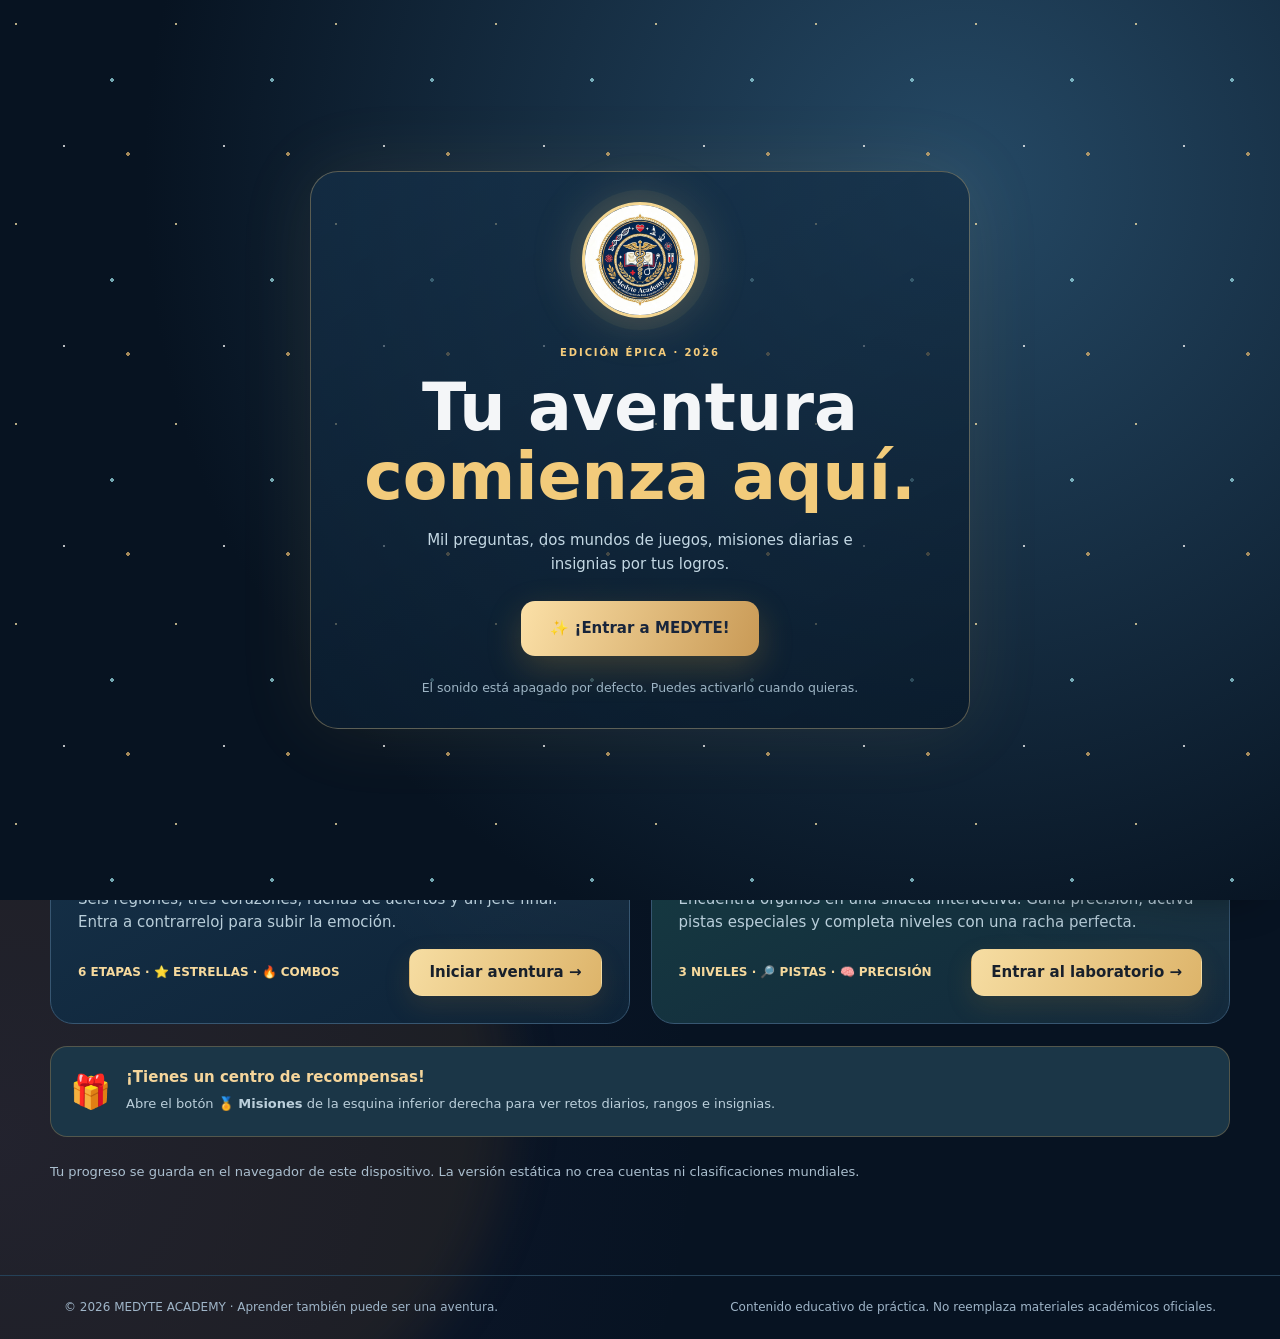
==== juegos.html @ 7bd58985 "Add files via upload" ====
<!doctype html>
<html lang="es">
<head>
  <meta charset="utf-8">
  <meta name="viewport" content="width=device-width, initial-scale=1, viewport-fit=cover">
  <meta name="theme-color" content="#071322">
  <meta name="description" content="MEDYTE GAMES: Aventura del Conocimiento y Anatomía Challenge. Aprende jugando con MEDYTE ACADEMY.">
  <title>MEDYTE GAMES · Edición Épica | Aventura y Anatomía</title>
  <link rel="icon" type="image/jpeg" href="logo.jpg">
  <link rel="manifest" href="manifest.webmanifest">
  <link rel="stylesheet" href="juegos.css">
  <link rel="stylesheet" href="epico.css">
</head>
<body>
  <a class="skip" href="#gameRoot">Saltar a los juegos</a>
  <div class="ambient a1" aria-hidden="true"></div><div class="ambient a2" aria-hidden="true"></div>
  <header class="topbar">
    <a class="logo-group" href="index.html#inicio" aria-label="Volver al campus MEDYTE ACADEMY">
      <img src="logo.jpg" width="54" height="54" alt="Logo de MEDYTE ACADEMY">
      <span><strong>MEDYTE <em>GAMES</em></strong><small>APRENDE · JUEGA · AVANZA</small></span>
    </a>
    <div class="top-actions"><span class="xp-indicator" id="totalXp">✦ 0 XP</span><a class="btn btn-quiet top-back" href="index.html#inicio">← Volver al campus</a></div>
  </header>
  <main class="main" id="gameRoot" tabindex="-1" aria-live="polite">
    <section class="loader"><h1>MEDYTE GAMES</h1><p>Preparando tus desafíos...</p></section>
  </main>
  <footer class="footer"><span>© 2026 MEDYTE ACADEMY · Aprender también puede ser una aventura.</span><span>Contenido educativo de práctica. No reemplaza materiales académicos oficiales.</span></footer>
  <div class="toast" id="toast" role="status" aria-live="polite" hidden></div>
  <script src="preguntas.js"></script>
  <script src="epico.js"></script>
  <script src="juegos.js"></script>
</body>
</html>
---- juegos.css ----
:root{--bg:#071322;--bg2:#091b2d;--card:#10263c;--card2:#132d46;--line:#2c4760;--gold:#e5bf78;--goldLight:#f6d99d;--muted:#abbfcf;--text:#f3f7f9;--green:#69e0b3;--red:#ff8c9b;--blue:#8dc9ea;--shadow:0 22px 60px #0005}
*{box-sizing:border-box}body{margin:0;font:15px/1.55 Inter,system-ui,-apple-system,'Segoe UI',sans-serif;background:var(--bg);color:var(--text);min-height:100vh;overflow-x:hidden}button,input,a{font:inherit}button{cursor:pointer}a{text-decoration:none;color:inherit}h1,h2,h3,h4,p{margin-top:0}img{max-width:100%}[hidden]{display:none!important}button:disabled{opacity:.55;cursor:not-allowed}a:focus-visible,button:focus-visible{outline:3px solid var(--goldLight);outline-offset:4px}.skip{position:absolute;left:16px;top:-90px;background:#fff;color:#111;padding:12px;z-index:80}.skip:focus{top:12px}.ambient{position:fixed;pointer-events:none;z-index:-1;border-radius:100%;filter:blur(24px)}.a1{width:60vw;height:60vw;top:-35vw;left:45%;background:#1b507a55}.a2{width:55vw;height:55vw;bottom:-43vw;left:-15vw;background:#8b5e1d24}.topbar{height:88px;padding:12px clamp(18px,5vw,72px);display:flex;align-items:center;justify-content:space-between;gap:15px;background:#091829ed;border-bottom:1px solid #29425a;position:sticky;top:0;z-index:20;backdrop-filter:blur(20px)}.logo-group{display:flex;gap:13px;align-items:center;min-width:0}.logo-group img{height:53px;width:53px;object-fit:cover;border-radius:50%;border:2px solid var(--gold);flex:none}.logo-group strong{font-size:19px;white-space:nowrap;letter-spacing:.04em}.logo-group em{font-style:normal;color:var(--gold)}.logo-group small{display:block;font-size:10px;letter-spacing:.15em;color:#aabed1}.top-actions{display:flex;align-items:center;gap:13px}.xp-indicator{font-weight:850;color:var(--goldLight);font-size:14px;background:#e5bf7810;border:1px solid #e5bf7840;border-radius:999px;padding:9px 15px;white-space:nowrap}.main{width:min(1180px,calc(100% - 36px));margin:0 auto;min-height:calc(100vh - 175px);padding:37px 0 80px}.eyebrow{font-size:11px;letter-spacing:.19em;font-weight:850;color:var(--gold);text-transform:uppercase}.muted{color:var(--muted)}.small{font-size:12px}.center{text-align:center}.btn{border:1px solid transparent;border-radius:13px;display:inline-flex;align-items:center;justify-content:center;gap:9px;font-weight:800;line-height:1.25;padding:13px 19px;min-height:44px;transition:background .2s,transform .2s,border-color .2s}.btn:hover:not(:disabled){transform:translateY(-2px)}.btn-gold{color:#18202b;background:linear-gradient(115deg,#f6dda2,#ddb46a);box-shadow:0 10px 27px #bb823125}.btn-gold:hover{background:#ffe5ab}.btn-outline{border-color:#44627a;color:#edf5fa;background:#1b3751}.btn-outline:hover{background:#294661}.btn-quiet{border-color:#33506a;background:#102840;color:#dfeaf4}.btn-danger{border-color:#8f4753;color:#ffc0c8;background:#5b2c3930}.btn-lg{padding:15px 24px;font-size:15px}.btn-block{width:100%}.btn-row{display:flex;flex-wrap:wrap;gap:12px}.pill{padding:6px 11px;border:1px solid #e5bf784d;border-radius:999px;color:var(--goldLight);background:#b78a271a;font-size:12px;font-weight:800}.page-head{display:flex;justify-content:space-between;align-items:start;gap:25px;margin:4px 0 29px}.page-head h1{font-size:clamp(31px,4vw,44px);line-height:1.12;margin:9px 0}.page-head p{color:var(--muted);max-width:670px}.hero{position:relative;overflow:hidden;border:1px solid #42627a;border-radius:27px;background:radial-gradient(circle at 84% 30%,#36628088,transparent 38%),linear-gradient(115deg,#152f49,#0a1d32);padding:clamp(26px,5vw,55px);display:flex;align-items:center;justify-content:space-between;gap:16px;box-shadow:var(--shadow)}.hero h1{font-size:clamp(35px,5vw,59px);line-height:1.08;margin:12px 0 16px;letter-spacing:-.035em}.hero h1 em{font-style:normal;color:var(--goldLight)}.hero p{color:#bdcfe0;max-width:630px;font-size:16px;margin-bottom:23px}.hero-art{font-size:clamp(78px,13vw,170px);filter:drop-shadow(0 15px 20px #0006);transform:rotate(5deg)}.section-heading{margin:35px 0 17px;display:flex;align-items:center;justify-content:space-between}.section-heading h2{margin:0;font-size:25px}.game-grid{display:grid;grid-template-columns:repeat(2,minmax(0,1fr));gap:21px}.game-card{position:relative;overflow:hidden;background:linear-gradient(150deg,#17334b,#0d2236);border:1px solid #375671;border-radius:23px;padding:27px;min-height:298px;display:flex;flex-direction:column;justify-content:space-between;transition:transform .2s,border-color .2s}.game-card:hover{transform:translateY(-3px);border-color:var(--gold)}.game-card.anatomy-card{background:linear-gradient(155deg,#173f43,#12283b)}.game-icon{width:67px;height:67px;display:grid;place-items:center;font-size:38px;background:#dba94724;border:1px solid #e5bf7839;border-radius:21px}.anatomy-card .game-icon{background:#78e2c51a;border-color:#78e2c549}.game-card h3{font-size:24px;margin:17px 0 7px}.game-card p{color:#b9ceda;margin-bottom:15px}.card-bottom{display:flex;align-items:center;justify-content:space-between;gap:10px}.card-number{font-size:12px;color:var(--goldLight);font-weight:750}.feature-chips{display:flex;flex-wrap:wrap;gap:9px;margin-top:19px}.feature-chips span{padding:7px 10px;border:1px solid #375369;border-radius:99px;color:#b9d0e0;font-size:12px;background:#0c2137}.backline{margin-bottom:20px}.text-link{border:0;background:none;color:var(--goldLight);font-weight:750;padding:8px 0;display:inline-flex;align-items:center;gap:6px}.panel{background:linear-gradient(140deg,#122c44,#0d2135);border:1px solid #31506a;border-radius:22px;box-shadow:0 10px 30px #0002;padding:22px}.overview-stats{display:grid;grid-template-columns:repeat(3,minmax(0,1fr));gap:12px;margin:17px 0 25px}.stat{border:1px solid #37536b;border-radius:16px;background:#0d2134;padding:14px}.stat strong{display:block;font-size:26px;color:#f1d39b}.stat small{color:var(--muted);font-size:12px}.map-path{position:relative;display:grid;grid-template-columns:repeat(3,minmax(0,1fr));gap:17px;padding:24px;background:radial-gradient(ellipse at top,#1b4267,#0d243a 58%);border:1px solid #365772;border-radius:26px;overflow:hidden}.map-path:before{content:'';position:absolute;inset:15% 8%;background:repeating-linear-gradient(115deg,transparent 0 80px,#f4d1880c 82px 84px,transparent 86px 160px);pointer-events:none}.island{position:relative;display:flex;flex-direction:column;align-items:center;justify-content:center;text-align:center;border:1px solid #50708c;background:linear-gradient(160deg,#234d68,#102f48);color:var(--text);border-radius:22px;min-height:188px;padding:15px;box-shadow:0 12px 35px #0003;transition:transform .2s,border-color .2s}.island:not(:disabled):hover{transform:translateY(-5px);border-color:#ffd893}.island.locked{background:linear-gradient(155deg,#162b40,#132539);border-color:#32495a}.island-icon{display:block;font-size:52px;filter:drop-shadow(0 7px 6px #0005);margin-bottom:9px}.island strong{display:block;font-size:15px}.island small{color:#bed0dc;margin:3px 0}.island .stars{color:#ffd28a;font-size:21px;letter-spacing:.12em}.island .level-no{position:absolute;top:10px;left:12px;background:#0b233b;border:1px solid #55728a;border-radius:99px;padding:3px 9px;font-size:11px;color:#d7e5f0}.island .lock{position:absolute;top:9px;right:12px;color:#9bb0c0}.island.final{border-color:#b38c52;background:linear-gradient(160deg,#57492e,#153349)}.challenge-layout{display:grid;grid-template-columns:1fr 270px;gap:17px;align-items:start}.quiz-progress{display:flex;justify-content:space-between;align-items:center;gap:10px;font-size:13px;color:#c7d8e5;margin:18px 0 8px}.track{height:10px;border-radius:100px;overflow:hidden;background:#2c4358}.track>span{height:100%;display:block;border-radius:100px;background:linear-gradient(90deg,#9edbd0,#f2ce8b);transition:width .32s}.question-box{padding:clamp(20px,4vw,32px);border:1px solid #375773;border-radius:21px;background:linear-gradient(160deg,#19374f,#0f253a)}.question-box h2{font-size:clamp(20px,3vw,27px);line-height:1.35;margin:11px 0 24px}.answer-list{display:grid;gap:12px}.answer-option{width:100%;display:flex;text-align:left;align-items:center;gap:12px;border:1px solid #385972;border-radius:13px;background:#0e263b;color:#edf4fa;padding:14px 17px;font-weight:600;transition:background .15s,border-color .15s}.answer-option:not(:disabled):hover{border-color:#e0bb75;background:#1c3851}.answer-option .letter{width:30px;height:30px;border-radius:8px;background:#2a4860;display:grid;place-items:center;color:#f9d996;font-weight:800;flex:none}.answer-option.correct{border-color:#54cfa1;background:#25594766}.answer-option.incorrect{border-color:#ef8390;background:#6b32436e}.feedback{border-radius:14px;border:1px solid #58738a;background:#1b384f;padding:15px;margin:16px 0;color:#d7e6f1}.feedback.good{border-color:#5bc89c;background:#1f503f55}.feedback.bad{border-color:#d87587;background:#60334256}.feedback strong{display:block;margin-bottom:3px}.feedback p{margin:0}.quiz-side h3{font-size:18px}.quiz-side .info-row{padding:12px 0;border-bottom:1px solid #2d4d64;display:flex;justify-content:space-between;gap:10px}.quiz-side .info-row span{color:var(--muted)}.quiz-side .info-row strong{color:var(--goldLight)}.results{text-align:center;max-width:660px;margin:10px auto}.result-emoji{font-size:76px;display:block;margin-bottom:7px}.results h1{font-size:clamp(31px,5vw,46px);margin:0 0 10px}.results p{color:#bfcfdd}.results .btn-row{justify-content:center}.score-big{font-size:55px;line-height:1.1;color:var(--goldLight);font-weight:850;margin:18px}.result-stars{font-size:30px;color:#ffd48b;letter-spacing:.14em}.divider{height:1px;background:#34516a;margin:25px 0}.anatomy-layout{display:grid;grid-template-columns:minmax(300px,1fr) minmax(275px,.9fr);gap:23px;align-items:start}.diagram-wrap{position:relative;width:min(100%,475px);margin:auto;aspect-ratio:360 / 510;user-select:none}.diagram-wrap svg{display:block;width:100%;height:100%}.body-shape{fill:#204057;stroke:#66849b;stroke-width:2}.body-detail{fill:none;stroke:#81b5be;stroke-width:2;opacity:.35}.body-lung{fill:#418fa364;stroke:#69cccf61;stroke-width:2}.body-organ{fill:#e8b76c25;stroke:#e4bc7977;stroke-width:1.5}.hotspot{position:absolute;left:var(--x);top:var(--y);transform:translate(-50%,-50%);width:clamp(37px,8.6vw,55px);height:clamp(37px,8.6vw,55px);border-radius:50%;border:2px solid #e5bf78a0;background:#122c46c9;box-shadow:0 0 0 5px #e5bf7820,0 8px 15px #0005;display:grid;place-items:center;font-size:19px;color:#f9dca4;font-weight:850;z-index:2;transition:transform .2s,background .2s}.hotspot:hover:not(:disabled){transform:translate(-50%,-50%) scale(1.1);background:#32526c}.hotspot.matched{border-color:#6eecb7;background:#216c59ed;color:white;box-shadow:0 0 0 6px #42d69e29}.hotspot.target-hint{animation:halo 1s ease 2;border-color:#fbd693}.hotspot.wrong{animation:shake .3s}.diagram-caption{text-align:center;font-size:12px;color:var(--muted);margin-top:5px}.anatomy-task{border:1px solid #42647b;border-radius:20px;background:linear-gradient(155deg,#1d4250,#112e42);padding:24px}.anatomy-task .task-icon{font-size:50px;margin-bottom:7px}.anatomy-task h2{font-size:26px;line-height:1.15;color:var(--goldLight);margin:10px 0}.anatomy-task p{color:#c6d7e2}.anatomy-tip{border:1px solid #385a73;border-radius:13px;background:#0c2639;padding:13px;margin-top:18px;color:#bed2df;font-size:13px}.anatomy-levels{display:grid;grid-template-columns:repeat(3,minmax(0,1fr));gap:17px}.anatomy-level{padding:24px;display:flex;flex-direction:column;align-items:start;gap:10px;min-height:260px;justify-content:space-between}.anatomy-level h3{margin:0;font-size:20px}.anatomy-level p{color:var(--muted);margin:0}.anatomy-level .level-icon{font-size:44px}.small-progress{font-size:12px;color:var(--goldLight)}.footer{border-top:1px solid #254158;padding:22px clamp(18px,5vw,72px);color:#9fb5c8;display:flex;justify-content:space-between;gap:15px;flex-wrap:wrap;font-size:12px}.toast{position:fixed;right:23px;bottom:20px;z-index:90;max-width:min(420px,calc(100% - 36px));padding:14px 20px;border:1px solid #a48751;border-radius:14px;box-shadow:var(--shadow);background:#213e52;color:white}.mini-progress-label{display:flex;justify-content:space-between;gap:8px;font-size:13px;color:var(--muted);margin:4px 0 7px}.learning-card{padding:19px;border:1px solid #36546b;border-radius:16px;background:#0d253b;margin-top:18px}.learning-card strong{color:var(--goldLight)}.learning-card p{color:#c2d5e0;margin:7px 0 0}.note{margin-top:25px;color:var(--muted);font-size:13px}.help-list{display:grid;gap:8px;color:#b9d0dc;font-size:13px}.help-list span{display:flex;gap:8px;align-items:start}@keyframes halo{0%,100%{box-shadow:0 0 0 5px #e5bf7820}50%{box-shadow:0 0 0 14px #e5bf7844}}@keyframes shake{0%,100%{transform:translate(-50%,-50%) translateX(0)}25%{transform:translate(-50%,-50%) translateX(-6px)}75%{transform:translate(-50%,-50%) translateX(6px)}}
@media(max-width:850px){.challenge-layout,.anatomy-layout{grid-template-columns:1fr}.quiz-side{order:-1}.quiz-side .info-row{display:inline-flex;margin-right:20px;border-bottom:0}.anatomy-layout .diagram-wrap{max-width:405px}.anatomy-levels{grid-template-columns:repeat(2,minmax(0,1fr))}.map-path{grid-template-columns:repeat(2,minmax(0,1fr))}}
@media(max-width:630px){.topbar{height:76px;padding:10px 16px}.logo-group img{width:42px;height:42px}.logo-group strong{font-size:15px}.logo-group small{font-size:8px;letter-spacing:.07em}.top-back{display:none}.xp-indicator{padding:7px 11px}.main{width:calc(100% - 26px);padding:22px 0 55px}.hero{padding:25px;gap:0}.hero-art{font-size:67px;align-self:end}.hero h1{font-size:35px}.hero p{font-size:14px}.game-grid,.anatomy-levels{grid-template-columns:1fr}.game-card{min-height:260px}.map-path{padding:12px;gap:10px}.island{min-height:164px;padding:9px}.island-icon{font-size:40px}.island strong{font-size:13px}.island small{font-size:11px}.page-head{flex-direction:column;gap:4px}.overview-stats{gap:7px}.stat{padding:12px}.stat strong{font-size:20px}.question-box{padding:19px}.anatomy-task{padding:20px}.anatomy-layout{gap:14px}.diagram-wrap{max-width:355px}.footer{padding:17px}.results .score-big{font-size:47px}.btn-row .btn{flex:1}.pill{font-size:11px}}
@media(max-width:390px){.hero-art{display:none}.logo-group small{display:none}.logo-group strong{font-size:14px}.xp-indicator{font-size:12px}.island{min-height:144px}.island-icon{font-size:33px}.game-card{padding:20px}}
@media(prefers-reduced-motion:reduce){*,*:before,*:after{animation-duration:.01ms!important;transition-duration:.01ms!important;scroll-behavior:auto!important}}
---- epico.css ----
/* MEDYTE · Épica: mejoras visuales progresivas sobre campus y juegos */
:root{--epic-aqua:#7ee8d7;--epic-gold:#f8d796;--epic-purple:#a0a1fd}
body{background-image:radial-gradient(circle at 86% 0%,rgba(39,110,152,.26),transparent 40%),radial-gradient(circle at 0% 85%,rgba(94,73,157,.12),transparent 41%)}
button, a{ -webkit-tap-highlight-color:transparent }
.hero,.games-highlight,.game-card,.island,.anatomy-level,.subject-card{position:relative;isolation:isolate}
.hero::before,.games-highlight::before,.game-card::before{content:'';position:absolute;inset:0;border-radius:inherit;pointer-events:none;background:radial-gradient(circle at 100% 0%,#fff1,transparent 50%);z-index:-1}
.hero{box-shadow:0 28px 65px #0003,0 0 38px #d3a44a0b!important;border-color:#bc9d565c!important;overflow:hidden}
.hero::after{content:'';position:absolute;width:190px;height:190px;top:-75px;right:-60px;border-radius:50%;border:1px solid #fbd99636;box-shadow:0 0 0 45px #fbd99608,0 0 0 95px #fbd99606;pointer-events:none;animation:epic-orbit 8s linear infinite}
.hero h1 em,.page-head h1 em{background:linear-gradient(110deg,#f7d28b,#fff1ca,#d59c51);background-size:250% 100%;-webkit-background-clip:text;background-clip:text;color:transparent;animation:epic-glow 6s ease-in-out infinite}
.game-card:hover,.subject-card:hover,.anatomy-level:hover{transform:translateY(-6px);border-color:#e5bf7888;box-shadow:0 22px 56px #0005,0 0 0 1px #fff1;transition:transform .22s,box-shadow .22s,border-color .22s}
.island:not(:disabled):hover{box-shadow:0 18px 40px #0005,0 0 30px #f4c16a2c;transform:translateY(-8px) rotate(-1deg)}
.island.final:not(:disabled){animation:epic-boss 2.4s ease-in-out infinite}
.hotspot:not(:disabled){box-shadow:0 0 0 6px #e5bf7820,0 0 19px #e7c47620,0 7px 17px #0004}
.hotspot.target-hint{animation:epic-hint .7s ease 3!important}
.epic-dock{position:fixed;right:18px;bottom:15px;z-index:55;display:flex;gap:10px;align-items:center;filter:drop-shadow(0 9px 22px #0007)}
.epic-dock button{color:#f8f7f4;background:linear-gradient(150deg,#22445c,#10283f);border:1px solid #57738b;border-radius:100px;box-shadow:inset 0 1px #ffffff1f;padding:12px 16px;cursor:pointer;font-size:13px;font-weight:800;white-space:nowrap;min-height:44px}
.epic-dock .epic-missions-btn{background:linear-gradient(125deg,#f5d596,#c9984a);border-color:#f4deae;color:#172339;position:relative}
.epic-dock button:hover{filter:brightness(1.1);transform:translateY(-2px)}
.epic-notice{position:absolute;right:1px;top:1px;width:11px;height:11px;background:#ee657a;border-radius:50%;border:2px solid #fff;box-shadow:0 0 10px #ed7187}
.epic-rank{display:inline-flex;align-items:center;justify-content:center;white-space:nowrap;color:#f4d59b;border:1px solid #c49d5555;border-radius:99px;background:#be994314;padding:7px 12px;font-size:11px;font-weight:750;letter-spacing:.02em}
.epic-overlay{position:fixed;inset:0;z-index:100;background:#040a13d9;display:grid;place-items:center;backdrop-filter:blur(13px);padding:16px;overflow:auto}
.epic-overlay[hidden],.epic-intro[hidden]{display:none!important}
.epic-modal-open{overflow:hidden}
.epic-panel{width:min(730px,100%);max-height:calc(100vh - 35px);overflow:auto;color:#f3f6fa;background:linear-gradient(145deg,#122f44,#0b1e30);border:1px solid #8d794c9a;border-radius:24px;box-shadow:0 30px 100px #000a;padding:clamp(20px,3.7vw,33px)}
.epic-modal-top{display:flex;justify-content:space-between;gap:12px;align-items:start}.epic-modal-top h2{font-size:clamp(23px,3vw,31px);margin:4px 0 5px}.epic-modal-top p{font-size:13px;color:#b9cfda;margin:0}
.epic-overline{color:#f6cc7b;letter-spacing:.19em;font-size:10px;font-weight:850}.epic-close{background:#294359;color:#e8f2f7;border:1px solid #527087;width:38px;height:38px;border-radius:11px;flex:none}
.epic-modal-section{margin:30px 0 12px;font-size:16px;display:flex;justify-content:space-between;align-items:center;gap:10px}.epic-modal-section span{font-weight:500;color:#b1c6d3;font-size:11px}
.epic-missions{display:grid;gap:9px}.epic-mission{display:flex;gap:13px;align-items:center;min-height:78px;background:#10273b;border:1px solid #35526a;border-radius:16px;padding:12px}
.epic-mission .epic-icon{display:grid;place-items:center;width:40px;height:40px;background:#213f52;border-radius:13px;flex:none;font-size:22px}.epic-mission-info{flex:1;min-width:0}.epic-mission-info strong,.epic-mission-info small{display:block}.epic-mission-info strong{font-size:14px}.epic-mission-info small{color:#adbfcc;font-size:12px}.epic-claim{border:1px solid #efdaa7;border-radius:11px;background:#e8bd74;color:#15253c;padding:9px 10px;font-size:12px;font-weight:850;white-space:nowrap}.epic-claim:disabled{color:#99abb9;background:#223c4d;border-color:#476172;cursor:default}
.epic-badges{display:grid;grid-template-columns:repeat(3,minmax(0,1fr));gap:10px}.epic-badge{text-align:center;border:1px solid #49627c;border-radius:14px;padding:15px 10px;display:grid;justify-items:center;align-content:start;gap:6px;background:#203a4e69}.epic-badge span{font-size:34px}.epic-badge b{font-size:12px}.epic-badge small{font-size:11px;color:#b7cbd6}.epic-badge.dimmed{opacity:.43;filter:grayscale(.7)}.epic-badge.unlocked{border-color:#b8a072}
.epic-modal-footer{font-size:11px;color:#9fb4c5;margin-top:20px;border-top:1px solid #38546a;padding-top:14px}
.epic-intro{position:fixed;inset:0;z-index:120;display:grid;place-items:center;overflow:auto;background:radial-gradient(circle at 75% 20%,#254965,#071321 68%);padding:20px;color:#f4f6f8}
.epic-intro-stars{position:absolute;inset:0;pointer-events:none;opacity:.72;background-image:radial-gradient(1px 1px at 10% 12%,#fbe6aa 96%,transparent),radial-gradient(2px 2px at 70% 40%,#9bdfe8 96%,transparent),radial-gradient(1px 1px at 40% 73%,white 96%,transparent),radial-gradient(2px 2px at 80% 77%,#e2b76f 96%,transparent);background-size:160px 200px;animation:epic-stars 14s linear infinite}
.epic-intro-card{width:min(660px,100%);position:relative;text-align:center;padding:30px 20px;border-radius:28px;background:linear-gradient(150deg,#17344e99,#081828ad);border:1px solid #ddc1845e;box-shadow:0 0 80px #f4c56816}
.epic-intro-card img{width:116px;height:116px;object-fit:cover;border-radius:50%;border:3px solid #f4d691;box-shadow:0 0 0 12px #e1bc5e10,0 0 50px #efd18a42;display:block;margin:0 auto 22px;animation:epic-floating 4s ease-in-out infinite}
.epic-intro-card h1{font-size:clamp(38px,7vw,65px);line-height:1.06;margin:10px 0 18px}.epic-intro-card h1 em{font-style:normal;color:#f2cb7b}.epic-intro-card p{max-width:480px;margin:0 auto 25px;color:#c4d8e4}.epic-enter{cursor:pointer;border:0;border-radius:14px;padding:16px 29px;background:linear-gradient(110deg,#fbe0a7,#c99a56);color:#18253b;font-weight:900;box-shadow:0 12px 35px #d09d3b3d}.epic-enter:hover{transform:translateY(-3px);filter:brightness(1.08)}.epic-intro-card small{display:block;margin-top:22px;color:#9db4c4}
.epic-confetti{inset:0;position:fixed;z-index:140;pointer-events:none;overflow:hidden}.epic-confetti span{position:absolute;top:-20px;left:var(--x);width:8px;height:13px;border-radius:2px;background:hsl(var(--hue) 85% 68%);animation:epic-fall 2.3s linear var(--delay) both}.epic-celebrate-message{position:fixed;z-index:141;top:12%;left:50%;transform:translateX(-50%);padding:15px 25px;background:linear-gradient(120deg,#f7d690,#e9ba69);border:1px solid #ffe9b3;border-radius:18px;color:#172d40;font-weight:900;box-shadow:0 20px 60px #0007;min-width:240px;text-align:center;animation:epic-appear .33s ease}
.epic-mode-selector{margin:22px 0;padding:15px;background:#122c42;border:1px solid #3a5a70;border-radius:15px;display:flex;align-items:center;gap:14px;flex-wrap:wrap}.epic-mode-selector strong{font-size:12px;letter-spacing:.06em;color:#f4d397}.epic-mode-selector button{border:1px solid #4a6c82;border-radius:10px;padding:9px 14px;color:#d4e7ef;background:#223e52;font-size:12px;font-weight:750}.epic-mode-selector button[aria-pressed=true]{background:#ecd09d;color:#172b41;border-color:#f2d8a9}
.epic-hud{display:flex;flex-wrap:wrap;gap:7px;margin:10px 0 12px}.epic-hud span{padding:8px 11px;border-radius:11px;background:#18354a;border:1px solid #3a6174;color:#dae9f1;font-size:13px;font-weight:800}.epic-hud .epic-heart{color:#fc9eab}.epic-hud .epic-timer{border-color:#af8552;color:#f6d48e}.epic-hud .epic-combo{color:#9af0d4}
.epic-combo-boost{animation:epic-pulse .5s ease}.epic-boss-banner{margin-top:10px;padding:14px 17px;border:1px solid #d8a85a;background:linear-gradient(95deg,#4b3c30,#153346);border-radius:15px;color:#fce6b2;font-weight:800;letter-spacing:.04em}
.epic-an-hint{display:inline-flex;margin-top:10px;border-radius:11px;border:1px solid #e7c788;background:#2b4558;color:#f2d693;font-weight:800;font-size:13px;padding:10px 13px;cursor:pointer}
.epic-an-hint:disabled{opacity:.5;cursor:not-allowed}.epic-hint-note{font-size:12px;color:#d9e6ed}
.toast{bottom:83px!important}
@keyframes epic-floating{50%{transform:translateY(-9px)}}@keyframes epic-orbit{50%{transform:rotate(90deg) scale(1.09)}}@keyframes epic-glow{50%{background-position:100% 0}}@keyframes epic-boss{50%{box-shadow:0 0 34px #eab56448}}@keyframes epic-hint{0%,100%{box-shadow:0 0 0 6px #f6ce7144}50%{box-shadow:0 0 0 15px #ffe49490;background:#b98e49}}@keyframes epic-stars{to{background-position:130px 250px}}@keyframes epic-fall{to{transform:translateY(115vh) rotate(var(--rotate));opacity:.2}}@keyframes epic-appear{from{opacity:0;transform:translate(-50%,-20px)}to{opacity:1;transform:translate(-50%,0)}}@keyframes epic-pulse{50%{transform:scale(1.05)}}
@media(max-width:950px){.topbar .epic-rank{display:none}}
@media(max-width:580px){.epic-dock{right:10px;bottom:10px;gap:7px}.epic-dock button{padding:11px 12px;font-size:12px}.epic-badges{grid-template-columns:repeat(2,minmax(0,1fr))}.epic-mission{gap:9px;padding:10px}.epic-mission-info small{font-size:11px}.epic-panel{padding:20px}.epic-modal-top h2{font-size:23px}}
@media(prefers-reduced-motion:reduce){.hero::after,.hero h1 em,.island.final,.epic-intro-stars,.epic-intro-card img{animation:none!important}.epic-confetti{display:none!important}}

.epic-hub-note{margin:22px 0 0;padding:19px;display:flex;gap:15px;align-items:start;border:1px solid #b08d5560;border-radius:17px;background:#1b3647}.epic-hub-note>span{font-size:33px}.epic-hub-note strong{color:#f5d59b}.epic-hub-note p{color:#bbcfdb;font-size:13px;margin:5px 0 0}.epic-games-hero .hero-art{font-size:112px;filter:drop-shadow(0 0 38px #f6d68933);animation:epic-floating 4s ease-in-out infinite}

.epic-organ-token{display:flex;align-items:center;flex-wrap:wrap;gap:10px;border:1px dashed #e5ba6c;border-radius:13px;background:linear-gradient(110deg,#304955,#173345);padding:13px 14px;color:#f9dfaa;margin:15px 0;cursor:grab;touch-action:none;user-select:none;box-shadow:0 8px 23px #0003}
.epic-organ-token strong{font-size:16px}.epic-organ-token span{margin-left:auto;color:#afc8d9;font-size:11px;font-weight:650}
.epic-drag-ghost{position:fixed;z-index:160;transform:translate(-50%,-50%);pointer-events:none;background:#f6d89f;color:#13253c;padding:13px 18px;border:2px solid white;box-shadow:0 18px 45px #0008;border-radius:15px;font-size:15px;font-weight:850;white-space:nowrap}
@media(max-width:630px){.epic-organ-token span{width:100%;margin-left:0}}
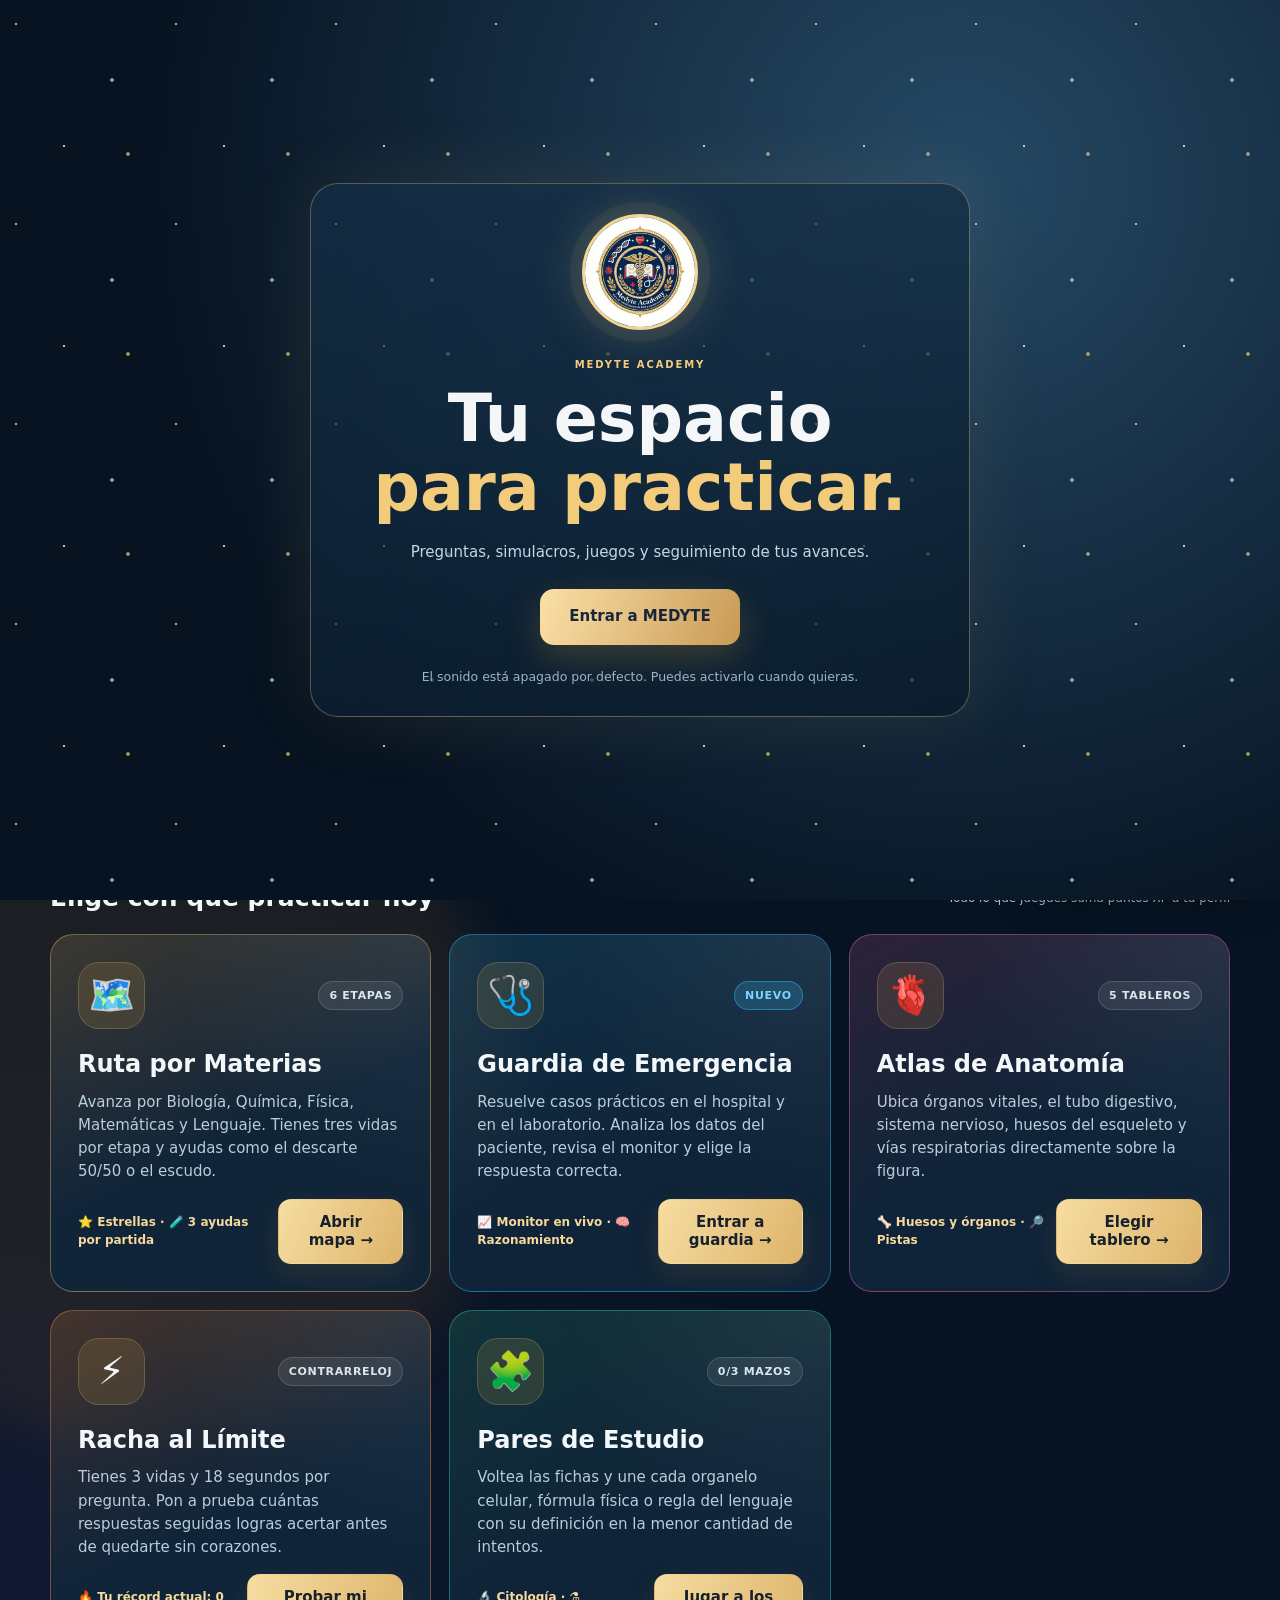
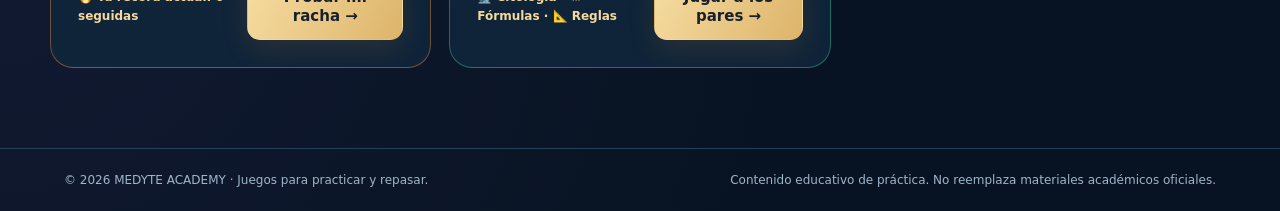
==== commit 5c9eedef: "Add files via upload" ====
--- a/juegos.html
+++ b/juegos.html
@@ -4,8 +4,8 @@
   <meta charset="utf-8">
   <meta name="viewport" content="width=device-width, initial-scale=1, viewport-fit=cover">
   <meta name="theme-color" content="#071322">
-  <meta name="description" content="MEDYTE GAMES: Aventura del Conocimiento y Anatomía Challenge. Aprende jugando con MEDYTE ACADEMY.">
-  <title>MEDYTE GAMES · Edición Épica | Aventura y Anatomía</title>
+  <meta name="description" content="MEDYTE GAMES: juegos de preguntas, anatomía, supervivencia y memoria para repasar.">
+  <title>MEDYTE GAMES | Juegos de estudio</title>
   <link rel="icon" type="image/jpeg" href="logo.jpg">
   <link rel="manifest" href="manifest.webmanifest">
   <link rel="stylesheet" href="juegos.css">
@@ -17,16 +17,17 @@
   <header class="topbar">
     <a class="logo-group" href="index.html#inicio" aria-label="Volver al campus MEDYTE ACADEMY">
       <img src="logo.jpg" width="54" height="54" alt="Logo de MEDYTE ACADEMY">
-      <span><strong>MEDYTE <em>GAMES</em></strong><small>APRENDE · JUEGA · AVANZA</small></span>
+      <span><strong>MEDYTE <em>GAMES</em></strong><small>JUEGOS PARA REPASAR</small></span>
     </a>
     <div class="top-actions"><span class="xp-indicator" id="totalXp">✦ 0 XP</span><a class="btn btn-quiet top-back" href="index.html#inicio">← Volver al campus</a></div>
   </header>
   <main class="main" id="gameRoot" tabindex="-1" aria-live="polite">
-    <section class="loader"><h1>MEDYTE GAMES</h1><p>Preparando tus desafíos...</p></section>
+    <section class="loader"><h1>MEDYTE GAMES</h1><p>Cargando juegos...</p></section>
   </main>
-  <footer class="footer"><span>© 2026 MEDYTE ACADEMY · Aprender también puede ser una aventura.</span><span>Contenido educativo de práctica. No reemplaza materiales académicos oficiales.</span></footer>
+  <footer class="footer"><span>© 2026 MEDYTE ACADEMY · Juegos para practicar y repasar.</span><span>Contenido educativo de práctica. No reemplaza materiales académicos oficiales.</span></footer>
   <div class="toast" id="toast" role="status" aria-live="polite" hidden></div>
   <script src="preguntas.js"></script>
+  <script src="dificultad.js"></script>
   <script src="epico.js"></script>
   <script src="juegos.js"></script>
 </body>
--- a/juegos.css
+++ b/juegos.css
@@ -4,3 +4,247 @@
 @media(max-width:630px){.topbar{height:76px;padding:10px 16px}.logo-group img{width:42px;height:42px}.logo-group strong{font-size:15px}.logo-group small{font-size:8px;letter-spacing:.07em}.top-back{display:none}.xp-indicator{padding:7px 11px}.main{width:calc(100% - 26px);padding:22px 0 55px}.hero{padding:25px;gap:0}.hero-art{font-size:67px;align-self:end}.hero h1{font-size:35px}.hero p{font-size:14px}.game-grid,.anatomy-levels{grid-template-columns:1fr}.game-card{min-height:260px}.map-path{padding:12px;gap:10px}.island{min-height:164px;padding:9px}.island-icon{font-size:40px}.island strong{font-size:13px}.island small{font-size:11px}.page-head{flex-direction:column;gap:4px}.overview-stats{gap:7px}.stat{padding:12px}.stat strong{font-size:20px}.question-box{padding:19px}.anatomy-task{padding:20px}.anatomy-layout{gap:14px}.diagram-wrap{max-width:355px}.footer{padding:17px}.results .score-big{font-size:47px}.btn-row .btn{flex:1}.pill{font-size:11px}}
 @media(max-width:390px){.hero-art{display:none}.logo-group small{display:none}.logo-group strong{font-size:14px}.xp-indicator{font-size:12px}.island{min-height:144px}.island-icon{font-size:33px}.game-card{padding:20px}}
 @media(prefers-reduced-motion:reduce){*,*:before,*:after{animation-duration:.01ms!important;transition-duration:.01ms!important;scroll-behavior:auto!important}}
+
+
+/* === MEJORAS MEDYTE GAMES 8.0 (4 JUEGOS, COMODINES Y TABLERO DE MEMORIA) === */
+.game-grid-4 {
+  display: grid;
+  grid-template-columns: repeat(2, minmax(0, 1fr));
+  gap: 18px;
+}
+.survival-card {
+  background: radial-gradient(circle at top right, rgba(238, 104, 116, 0.16), transparent 58%), #10253a;
+  border-color: #4b6a88;
+}
+.memory-card {
+  background: radial-gradient(circle at top right, rgba(94, 211, 162, 0.14), transparent 58%), #10253a;
+  border-color: #4b6a88;
+}
+.powerup-bar {
+  display: flex;
+  flex-wrap: wrap;
+  align-items: center;
+  gap: 10px;
+  padding: 12px 16px;
+  margin: 12px 0;
+  border-radius: 14px;
+  background: rgba(14, 34, 54, 0.9);
+  border: 1px solid #355675;
+}
+.powerup-label {
+  font-size: 12px;
+  font-weight: 700;
+  letter-spacing: 0.06em;
+  color: #f3d28c;
+}
+.powerup-btn {
+  padding: 8px 13px;
+  border-radius: 10px;
+  border: 1px solid #507394;
+  background: #16324d;
+  color: #f2f5f8;
+  font-size: 13px;
+  font-weight: 600;
+  cursor: pointer;
+  transition: transform 0.15s ease, background 0.15s ease, border-color 0.15s ease;
+}
+.powerup-btn:hover:not(:disabled) {
+  background: #1f4468;
+  border-color: #e5bf78;
+  transform: translateY(-1px);
+}
+.powerup-btn:disabled {
+  opacity: 0.42;
+  cursor: not-allowed;
+}
+.answer-option.eliminated {
+  opacity: 0.35;
+  filter: grayscale(0.8);
+  pointer-events: none;
+}
+.memory-grid {
+  display: grid;
+  grid-template-columns: repeat(4, minmax(0, 1fr));
+  gap: 14px;
+  margin-top: 18px;
+}
+.memory-card-item {
+  min-height: 132px;
+  padding: 14px;
+  border-radius: 16px;
+  border: 1px solid #3c5d7c;
+  background: radial-gradient(circle at top right, rgba(229, 191, 120, 0.15), transparent 65%), #122940;
+  color: #f2f5f8;
+  display: flex;
+  flex-direction: column;
+  align-items: center;
+  justify-content: center;
+  text-align: center;
+  gap: 8px;
+  cursor: pointer;
+  transition: transform 0.18s ease, border-color 0.18s ease, background 0.18s ease;
+}
+.memory-card-item:hover:not(:disabled) {
+  transform: translateY(-2px);
+  border-color: #e5bf78;
+}
+.memory-card-item.is-flipped {
+  background: #173754;
+  border-color: #e5bf78;
+}
+.memory-card-item.is-matched {
+  background: rgba(45, 138, 101, 0.28);
+  border-color: #5ed3a2;
+  cursor: default;
+}
+.mem-back-icon {
+  font-size: 32px;
+}
+.mem-tag {
+  font-size: 10px;
+  text-transform: uppercase;
+  letter-spacing: 0.08em;
+  padding: 3px 8px;
+  border-radius: 99px;
+  background: rgba(229, 191, 120, 0.18);
+  color: #f9d995;
+}
+.memory-card-item strong {
+  font-size: 13px;
+  line-height: 1.38;
+}
+@media (max-width: 860px) {
+  .game-grid-4 {
+    grid-template-columns: 1fr;
+  }
+  .memory-grid {
+    grid-template-columns: repeat(3, minmax(0, 1fr));
+  }
+}
+@media (max-width: 560px) {
+  .memory-grid {
+    grid-template-columns: repeat(2, minmax(0, 1fr));
+  }
+  .memory-card-item {
+    min-height: 115px;
+    padding: 10px;
+  }
+}
+
+
+/* === DISEÑO VISUAL RENOVADO Y CREATIVO (MEDYTE GAMES) === */
+.game-grid-custom {
+  display: grid;
+  grid-template-columns: repeat(auto-fit, minmax(295px, 1fr));
+  gap: 18px;
+}
+.game-card-header {
+  display: flex;
+  align-items: center;
+  justify-content: space-between;
+  margin-bottom: 10px;
+}
+.badge-tag {
+  font-size: 11px;
+  font-weight: 700;
+  letter-spacing: 0.06em;
+  padding: 5px 10px;
+  border-radius: 99px;
+  background: rgba(255, 255, 255, 0.08);
+  color: #dbe7f0;
+  border: 1px solid rgba(255, 255, 255, 0.14);
+}
+.badge-new {
+  background: rgba(56, 189, 248, 0.2);
+  color: #7dd3fc;
+  border-color: rgba(56, 189, 248, 0.45);
+}
+.card-accent-gold {
+  background: linear-gradient(155deg, rgba(229, 191, 120, 0.16) 0%, rgba(16, 37, 58, 0.96) 55%);
+  border-color: rgba(229, 191, 120, 0.42);
+}
+.card-accent-cyan {
+  background: linear-gradient(155deg, rgba(56, 189, 248, 0.18) 0%, rgba(16, 37, 58, 0.96) 55%);
+  border-color: rgba(56, 189, 248, 0.42);
+}
+.card-accent-rose {
+  background: linear-gradient(155deg, rgba(244, 114, 182, 0.16) 0%, rgba(16, 37, 58, 0.96) 55%);
+  border-color: rgba(244, 114, 182, 0.4);
+}
+.card-accent-orange {
+  background: linear-gradient(155deg, rgba(251, 146, 60, 0.17) 0%, rgba(16, 37, 58, 0.96) 55%);
+  border-color: rgba(251, 146, 60, 0.42);
+}
+.card-accent-emerald {
+  background: linear-gradient(155deg, rgba(52, 211, 153, 0.16) 0%, rgba(16, 37, 58, 0.96) 55%);
+  border-color: rgba(52, 211, 153, 0.42);
+}
+
+/* Islas del mapa con identidad por materia */
+.island.theme-bio:not(.locked) { background: radial-gradient(circle at top, rgba(74, 222, 128, 0.2), transparent 65%), #122b3d; border-color: #3b7b5c; }
+.island.theme-qui:not(.locked) { background: radial-gradient(circle at top, rgba(56, 189, 248, 0.2), transparent 65%), #122b3d; border-color: #387094; }
+.island.theme-fis:not(.locked) { background: radial-gradient(circle at top, rgba(250, 204, 21, 0.2), transparent 65%), #122b3d; border-color: #8c7632; }
+.island.theme-mat:not(.locked) { background: radial-gradient(circle at top, rgba(167, 139, 250, 0.2), transparent 65%), #122b3d; border-color: #64539c; }
+.island.theme-len:not(.locked) { background: radial-gradient(circle at top, rgba(244, 114, 182, 0.2), transparent 65%), #122b3d; border-color: #8c4c70; }
+.island.theme-final:not(.locked) { background: radial-gradient(circle at top, rgba(229, 191, 120, 0.28), transparent 70%), #1a2e40; border-color: #e5bf78; }
+
+/* Monitor de Guardia Médica (ECG) */
+.ecg-monitor {
+  background: #081826;
+  border: 1px solid #28546e;
+  border-radius: 18px;
+  padding: 18px 20px;
+  box-shadow: inset 0 0 28px rgba(16, 185, 129, 0.08);
+}
+.ecg-top {
+  display: flex;
+  flex-wrap: wrap;
+  justify-content: space-between;
+  align-items: center;
+  gap: 8px;
+  font-family: ui-monospace, SFMono-Regular, Consolas, monospace;
+  font-size: 12px;
+}
+.ecg-badge {
+  color: #4ade80;
+  font-weight: 700;
+  letter-spacing: 0.05em;
+}
+.ecg-vitals {
+  color: #93c5fd;
+  background: rgba(30, 58, 138, 0.35);
+  padding: 4px 10px;
+  border-radius: 8px;
+}
+.ecg-line {
+  width: 100%;
+  height: 44px;
+  margin: 10px 0;
+  filter: drop-shadow(0 0 5px rgba(74, 222, 128, 0.55));
+}
+.patient-story {
+  background: rgba(18, 41, 64, 0.75);
+  border-left: 3px solid #38bdf8;
+  padding: 12px 15px;
+  border-radius: 10px;
+}
+.patient-story strong {
+  color: #bae6fd;
+  font-size: 14px;
+}
+.patient-story p {
+  margin: 6px 0 0;
+  color: #e2e8f0;
+  line-height: 1.5;
+  font-size: 14.5px;
+}
+
+/* Mejoras en tarjetas de Pares de Estudio */
+.tag-term {
+  background: rgba(56, 189, 248, 0.2) !important;
+  color: #7dd3fc !important;
+}
+.tag-def {
+  background: rgba(229, 191, 120, 0.2) !important;
+  color: #fde68a !important;
+}
--- a/epico.css
+++ b/epico.css
@@ -52,3 +52,308 @@
 .epic-organ-token strong{font-size:16px}.epic-organ-token span{margin-left:auto;color:#afc8d9;font-size:11px;font-weight:650}
 .epic-drag-ghost{position:fixed;z-index:160;transform:translate(-50%,-50%);pointer-events:none;background:#f6d89f;color:#13253c;padding:13px 18px;border:2px solid white;box-shadow:0 18px 45px #0008;border-radius:15px;font-size:15px;font-weight:850;white-space:nowrap}
 @media(max-width:630px){.epic-organ-token span{width:100%;margin-left:0}}
+
+
+/* MEDYTE 6.0 · NUEVAS EXPERIENCIAS: SIMULACRO PRO Y VITRINA DE LOGROS */
+.avatar-top{display:grid;place-items:center;background:linear-gradient(140deg,#27465e,#122a41);border:1px solid #c6a269;border-radius:50%;width:38px;height:38px;min-width:38px;color:#fff;font-size:20px;cursor:pointer;box-shadow:0 3px 14px #0004;transition:transform .18s}
+.avatar-top:hover{transform:translateY(-2px) scale(1.06)}
+.pro-showcase{border:1px solid #b8945c;border-radius:21px;display:grid;grid-template-columns:1fr 140px;gap:16px;align-items:center;padding:clamp(22px,3vw,34px);margin:30px 0;background:radial-gradient(ellipse at 93% 10%,#af814a35,transparent 50%),linear-gradient(135deg,#18364e,#0e253a);box-shadow:0 16px 40px #030a1659}
+.pro-showcase h2{font-size:clamp(22px,2.5vw,30px);line-height:1.25;margin:8px 0 12px;letter-spacing:-.025em}
+.pro-showcase p{font-size:14px;color:#c8d5e3;line-height:1.6;margin-bottom:18px;max-width:690px}
+.pro-showcase-art{font-size:100px;text-align:center;filter:drop-shadow(0 15px 18px #020914aa);animation:proFloat 3.5s ease-in-out infinite}
+@keyframes proFloat{0%,100%{transform:translateY(0)}50%{transform:translateY(-9px)}}
+.pro-settings{padding:18px;margin-top:22px;background:#0b2337;border:1px solid #47617b;border-radius:13px}
+.pro-config-row{display:grid;grid-template-columns:1fr 1fr;gap:12px;margin-top:13px}
+.pro-review-strip{border-top:1px dashed #425b72;margin-top:22px;padding:17px 0 0;display:flex;flex-wrap:wrap;align-items:center;gap:12px;justify-content:space-between;font-size:12px;color:#bbcad7}
+.review-toggle{border:1px solid #a58c5a;border-radius:12px;background:#1c364b;color:#f8db9e;padding:11px 15px;cursor:pointer;font-size:13px;font-weight:700}
+.review-toggle.marked{background:#8a632b;border-color:#ffdd89;color:white}
+.pro-nav-legend{font-size:12px;color:#bdd0df;margin:14px 0 9px}
+.pro-question-map{max-height:215px;overflow:auto;padding:8px;border:1px solid #344b61;border-radius:13px}
+.map-btn.marked{border-color:#eabb54!important;box-shadow:0 0 0 1px #eabb54; color:#fff3ce}
+.pro-exam-summary{margin-top:15px;padding:15px 18px;background:#19384b;border:1px solid #446779;border-radius:12px;color:#d9e8f4;font-size:13px;text-align:center}
+.pro-result-box{background:linear-gradient(120deg,#173e49,#17314a);border:1px solid #b6995f;padding:20px;border-radius:16px;margin:26px auto;color:#e9f8f5;display:grid;gap:8px;max-width:730px}
+.pro-result-box strong{font-size:20px;color:#fae3aa}
+.pro-result-box span{font-size:14px}.pro-result-box p{font-size:12px;opacity:.86;margin:0}
+.pro-subject-breakdown{max-width:730px;margin:22px auto;padding:22px;background:#122d43;border-radius:14px}
+.pro-subject-breakdown h3{margin:0 0 17px}.pro-subject-breakdown>div{display:flex;justify-content:space-between;align-items:center;gap:10px;padding:10px 0;border-bottom:1px solid #36516a;font-size:13px}
+.trophy-profile{display:grid;grid-template-columns:120px 1fr;gap:24px;align-items:center;margin:20px 0 28px;background:radial-gradient(ellipse at top left,#d9ac453a,transparent 50%),#142f46;border-color:#a98751}
+.trophy-profile h2{font-size:30px;margin:7px 0}.trophy-profile p{color:#d1dfe7;margin:0 0 14px}.trophy-avatar-large{width:106px;height:106px;border-radius:24px;display:grid;place-items:center;font-size:60px;background:linear-gradient(135deg,#3e5670,#182b42);border:2px solid #bfa363;box-shadow:0 10px 25px #050a1d99}
+.avatar-grid{display:grid;grid-template-columns:repeat(3,minmax(0,1fr));gap:13px;margin:20px 0 35px}
+.avatar-item{min-height:158px;cursor:pointer;display:flex;flex-direction:column;align-items:center;justify-content:center;gap:8px;background:#16314a;color:#f4f8ff;border:1px solid #405f76;border-radius:16px;padding:16px;transition:transform .2s,border-color .2s}
+.avatar-item:hover:not(:disabled){transform:translateY(-3px);border-color:#d9b678}
+.avatar-item.active{background:linear-gradient(135deg,#24495b,#223b51);border:2px solid #e6c27e}
+.avatar-item.locked{opacity:.62;cursor:not-allowed}
+.avatar-emoji{font-size:43px}.avatar-item strong{font-size:14px}.avatar-item small{color:#c7d5de;text-align:center;font-size:11px}
+.trophy-grid{display:grid;grid-template-columns:repeat(4,minmax(0,1fr));gap:13px;margin:19px 0 23px}
+.trophy-card{padding:20px 13px;border-radius:16px;border:1px solid #47627c;background:radial-gradient(circle at top right,#b89e4330,transparent 60%),#142e43;display:flex;flex-direction:column;align-items:center;text-align:center;min-height:191px;gap:9px}
+.trophy-card.unlocked{border-color:#c8a767}.trophy-card.pending{opacity:.58;filter:grayscale(.45)}
+.trophy-icon{font-size:42px}.trophy-card strong{font-size:13px}.trophy-card p{font-size:11px;color:#cbd7e0;line-height:1.45;margin:0;flex:1}.trophy-card small{color:#f2d69a;font-size:11px}
+.library-filters{grid-template-columns:2fr 1fr 1fr!important}
+@media(max-width:1000px){.trophy-grid{grid-template-columns:repeat(3,minmax(0,1fr))}.library-filters{grid-template-columns:1fr 1fr!important}}
+@media(max-width:690px){.pro-showcase{display:block}.pro-showcase-art{display:none}.avatar-grid{grid-template-columns:repeat(2,minmax(0,1fr))}.trophy-grid{grid-template-columns:repeat(2,minmax(0,1fr))}.trophy-profile{grid-template-columns:85px 1fr;gap:13px;padding:16px}.trophy-avatar-large{width:75px;height:75px;font-size:41px}.trophy-profile h2{font-size:21px}.trophy-profile p{font-size:12px}.library-filters{grid-template-columns:1fr!important}.pro-config-row{grid-template-columns:1fr}.pro-review-strip{align-items:flex-start}.avatar-top{width:33px;height:33px;min-width:33px}}
+@media(prefers-reduced-motion:reduce){.pro-showcase-art{animation:none}.avatar-top,.avatar-item{transition:none}}
+
+
+/* === MEJORAS MEDYTE ACADEMY 7.0 PRO (FLASHCARDS, APUNTES Y MULTICUENTA) === */
+.flashcard-box {
+  max-width: 820px;
+  margin: 18px auto;
+  border: 1px solid #486b8a;
+  background: radial-gradient(circle at top right, rgba(229,191,120,0.12), transparent 60%), #0e2236;
+  transition: transform 0.2s ease, border-color 0.2s ease;
+}
+.flashcard-box.is-flipped {
+  border-color: #e5bf78;
+}
+.flashcard-body {
+  cursor: pointer;
+  padding: 24px 18px;
+  border-radius: 14px;
+  background: rgba(7, 19, 34, 0.55);
+  border: 1px dashed #355470;
+  margin-top: 12px;
+  transition: background 0.2s ease;
+}
+.flashcard-body:hover {
+  background: rgba(18, 41, 65, 0.75);
+}
+.flashcard-question {
+  font-size: clamp(19px, 2.5vw, 24px);
+  line-height: 1.45;
+  margin: 10px 0 0;
+}
+.personal-note {
+  margin-top: 12px;
+  padding: 10px 14px;
+  border-radius: 10px;
+  background: rgba(229, 191, 120, 0.12);
+  border-left: 3px solid #e5bf78;
+  font-size: 13px;
+  color: #f7e6c4;
+}
+
+
+/* === NUEVAS HERRAMIENTAS: RACHA SEMANAL, TABLA PERIÓDICA, FORMULARIO Y HOJA DE BURBUJAS === */
+.streak-countdown-grid {
+  display: grid;
+  grid-template-columns: 1.2fr 1fr;
+  gap: 16px;
+  margin: 18px 0;
+}
+.streak-card, .countdown-card {
+  padding: 18px 20px;
+}
+.streak-head {
+  display: flex;
+  justify-content: space-between;
+  align-items: center;
+  gap: 10px;
+  flex-wrap: wrap;
+}
+.streak-head h3 {
+  margin: 4px 0 0;
+  font-size: 18px;
+}
+.week-calendar {
+  display: grid;
+  grid-template-columns: repeat(7, minmax(0, 1fr));
+  gap: 8px;
+  margin-top: 14px;
+}
+.day-pill {
+  background: #0b1c2d;
+  border: 1px solid #29455e;
+  border-radius: 12px;
+  padding: 8px 4px;
+  display: flex;
+  flex-direction: column;
+  align-items: center;
+  gap: 4px;
+  font-size: 11px;
+  color: #9cb3c9;
+}
+.day-pill strong {
+  font-size: 14px;
+  color: #e2ecf5;
+}
+.day-pill.done {
+  background: rgba(52, 211, 153, 0.16);
+  border-color: #34d399;
+  color: #a7f3d0;
+}
+.day-pill.done strong {
+  color: #34d399;
+}
+.day-pill.today {
+  box-shadow: 0 0 0 2px #e5bf78;
+}
+
+/* Tabla Periódica Interactiva y Formulario */
+.periodic-selected-banner {
+  display: flex;
+  align-items: center;
+  gap: 18px;
+  background: #091827;
+  border: 1px solid #2e4d69;
+  border-radius: 16px;
+  padding: 16px 20px;
+  margin: 12px 0 18px;
+}
+.periodic-big-symbol {
+  min-width: 86px;
+  height: 86px;
+  border-radius: 14px;
+  display: flex;
+  flex-direction: column;
+  align-items: center;
+  justify-content: center;
+  border: 2px solid #e5bf78;
+  background: #132c44;
+  padding: 6px;
+}
+.periodic-big-symbol span { font-size: 11px; color: #cbd5e1; }
+.periodic-big-symbol strong { font-size: 30px; line-height: 1.1; color: #fff; }
+.periodic-big-symbol small { font-size: 10px; color: #facc15; }
+
+.periodic-grid {
+  display: grid;
+  grid-template-columns: repeat(auto-fill, minmax(112px, 1fr));
+  gap: 10px;
+}
+.periodic-cell {
+  background: #10253a;
+  border: 1px solid #2e4c67;
+  border-radius: 12px;
+  padding: 10px 8px;
+  display: flex;
+  flex-direction: column;
+  align-items: center;
+  text-align: center;
+  gap: 2px;
+  color: #f1f5f9;
+  cursor: pointer;
+  transition: transform 0.15s ease, border-color 0.15s ease;
+}
+.periodic-cell:hover, .periodic-cell.active {
+  transform: translateY(-2px);
+  border-color: #e5bf78;
+  box-shadow: 0 4px 14px rgba(229, 191, 120, 0.18);
+}
+.el-z { font-size: 10px; color: #94a3b8; align-self: flex-start; }
+.el-sym { font-size: 22px; color: #f8fafc; }
+.el-name { font-size: 11px; color: #cbd5e1; }
+.el-val { font-size: 10px; color: #fcd34d; margin-top: 2px; }
+
+.cat-no-metal { background: linear-gradient(160deg, rgba(52, 211, 153, 0.16), #10253a); }
+.cat-alcalino { background: linear-gradient(160deg, rgba(244, 114, 182, 0.16), #10253a); }
+.cat-alcalinoterreo { background: linear-gradient(160deg, rgba(251, 146, 60, 0.16), #10253a); }
+.cat-transicion { background: linear-gradient(160deg, rgba(56, 189, 248, 0.16), #10253a); }
+.cat-halogeno { background: linear-gradient(160deg, rgba(167, 139, 250, 0.18), #10253a); }
+.cat-gas-noble { background: linear-gradient(160deg, rgba(250, 204, 21, 0.16), #10253a); }
+
+.formula-list {
+  margin: 10px 0 0;
+  padding-left: 18px;
+  display: grid;
+  gap: 9px;
+  font-size: 13.5px;
+  line-height: 1.5;
+  color: #dbe7f3;
+}
+.formula-list code {
+  background: #081523;
+  border: 1px solid #28445c;
+  padding: 2px 7px;
+  border-radius: 6px;
+  color: #fde68a;
+  font-family: ui-monospace, SFMono-Regular, Consolas, monospace;
+}
+
+/* Simulador de Hoja Óptica de Burbujas */
+.link-inline-btn {
+  background: rgba(229, 191, 120, 0.16);
+  color: #f9d995;
+  border: 1px solid rgba(229, 191, 120, 0.4);
+  border-radius: 99px;
+  padding: 4px 11px;
+  font-size: 12px;
+  font-weight: 600;
+  cursor: pointer;
+}
+.bubble-sheet-card {
+  margin: 14px 0;
+  background: #091929;
+  border: 1px solid #355573;
+}
+.bubble-grid {
+  display: grid;
+  grid-template-columns: repeat(auto-fill, minmax(175px, 1fr));
+  gap: 8px 14px;
+  max-height: 290px;
+  overflow-y: auto;
+  margin-top: 12px;
+  padding: 6px;
+}
+.bubble-row {
+  display: flex;
+  align-items: center;
+  justify-content: space-between;
+  padding: 5px 8px;
+  border-radius: 9px;
+  background: #102437;
+  border: 1px solid transparent;
+}
+.bubble-row.current-row {
+  border-color: #e5bf78;
+  background: #163049;
+}
+.bubble-row.marked-row {
+  border-color: #f59e0b;
+}
+.bubble-num {
+  background: none;
+  border: 0;
+  color: #cbd5e1;
+  font-weight: 700;
+  font-size: 12px;
+  cursor: pointer;
+  padding: 2px 4px;
+}
+.bubble-circles {
+  display: flex;
+  gap: 5px;
+}
+.bubble-circle {
+  width: 26px;
+  height: 26px;
+  border-radius: 50%;
+  border: 1.5px solid #5a7b9a;
+  background: #0a1826;
+  color: #94a3b8;
+  font-size: 11px;
+  font-weight: 700;
+  cursor: pointer;
+  display: inline-flex;
+  align-items: center;
+  justify-content: center;
+  transition: all 0.12s ease;
+}
+.bubble-circle:hover:not(:disabled) {
+  border-color: #e5bf78;
+  color: #fff;
+}
+.bubble-circle.filled {
+  background: #e5bf78;
+  border-color: #e5bf78;
+  color: #071322;
+  box-shadow: 0 0 8px rgba(229, 191, 120, 0.45);
+}
+@media (max-width: 780px) {
+  .streak-countdown-grid {
+    grid-template-columns: 1fr;
+  }
+  .periodic-selected-banner {
+    flex-direction: column;
+    align-items: flex-start;
+  }
+}
